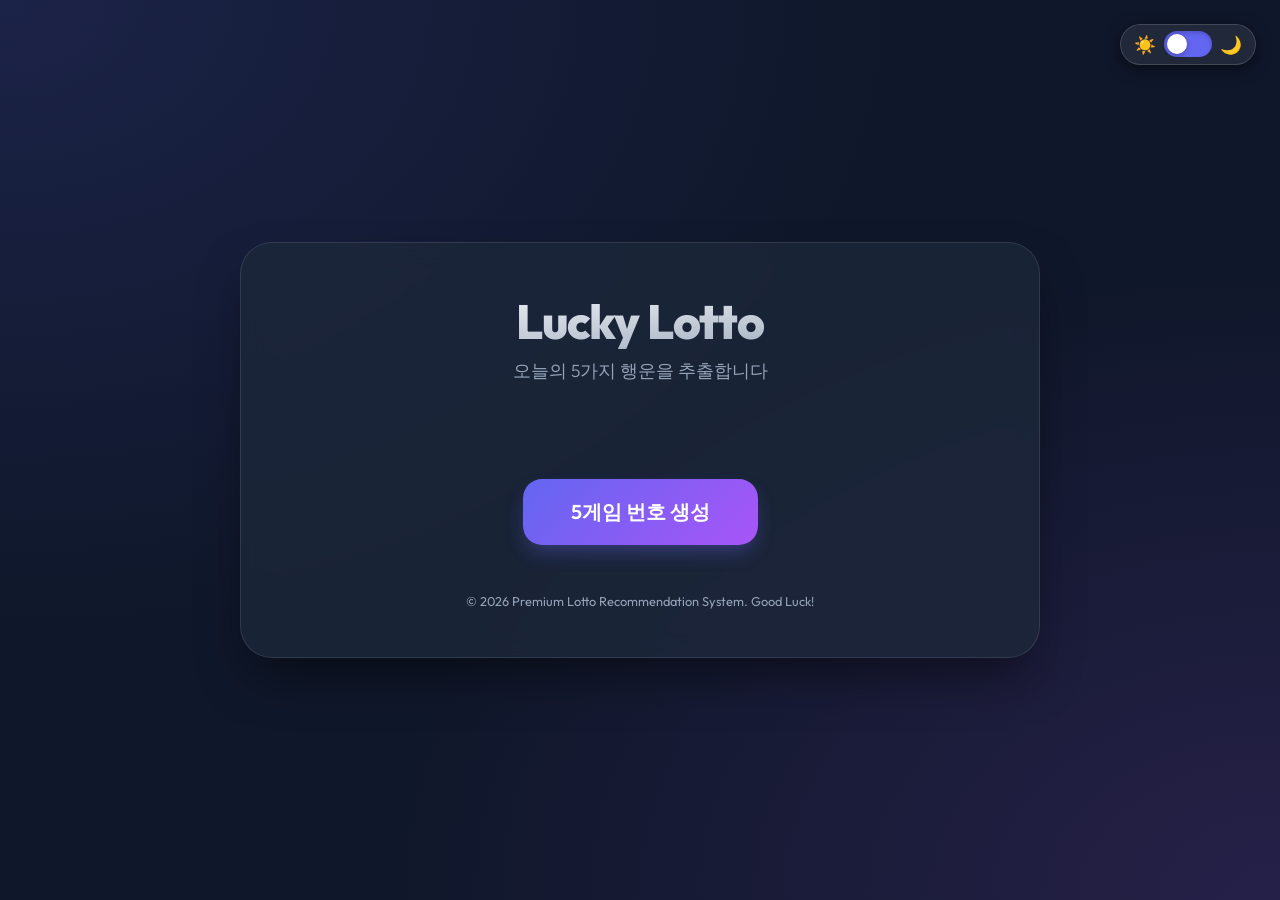
==== index.html @ 38b04667 "feat: 다크/라이트 모드 슬라이딩 토글 스위치 UI로 업그레이드" ====
<!DOCTYPE html>
<html lang="ko" data-theme="dark">

<head>
    <meta charset="UTF-8">
    <meta name="viewport" content="width=device-width, initial-scale=1.0">
    <meta name="description" content="버튼 하나로 로또 5게임을 한번에 추천받으세요. 다크/라이트 모드 지원.">
    <title>Lucky Lotto - 5게임 행운 번호 추천</title>
    <link rel="preconnect" href="https://fonts.googleapis.com">
    <link rel="preconnect" href="https://fonts.gstatic.com" crossorigin>
    <link href="https://fonts.googleapis.com/css2?family=Outfit:wght@300;400;600;800&display=swap" rel="stylesheet">
    <link rel="stylesheet" href="css/style.css">
</head>

<body>

    <!-- Dark / Light Mode Toggle Switch -->
    <div class="theme-switch-wrapper" title="테마 전환">
        <span class="switch-icon">☀️</span>
        <button class="theme-switch" id="themeToggle" role="switch" aria-label="테마 전환">
            <span class="switch-thumb"></span>
        </button>
        <span class="switch-icon">🌙</span>
    </div>

    <div class="container">
        <h1>Lucky Lotto</h1>
        <p class="subtitle">오늘의 5가지 행운을 추출합니다</p>

        <div class="lotto-display" id="lottoContainer">
            <!-- 5개의 게임 행이 JS로 렌더링됩니다 -->
        </div>

        <button class="generate-btn" id="generateBtn">5게임 번호 생성</button>

        <footer>
            &copy; 2026 Premium Lotto Recommendation System. Good Luck!
        </footer>
    </div>

    <script src="js/main.js"></script>
</body>

</html>
---- css/style.css ----
/* ===== DARK MODE (default) ===== */
:root,
[data-theme="dark"] {
    --bg-color: #0f172a;
    --bg-gradient-1: rgba(99, 102, 241, 0.15);
    --bg-gradient-2: rgba(168, 85, 247, 0.15);
    --card-bg: rgba(30, 41, 59, 0.75);
    --card-border: rgba(255, 255, 255, 0.1);
    --row-bg: rgba(255, 255, 255, 0.03);
    --row-border: rgba(255, 255, 255, 0.05);
    --primary-glow: #6366f1;
    --secondary-glow: #a855f7;
    --text-main: #f8fafc;
    --text-muted: #94a3b8;
    --toggle-bg: rgba(255, 255, 255, 0.08);
    --toggle-border: rgba(255, 255, 255, 0.15);
    --toggle-hover: rgba(255, 255, 255, 0.15);
    --shadow-color: rgba(0, 0, 0, 0.5);
    --h1-gradient: linear-gradient(to bottom right, #fff, #94a3b8);
}

/* ===== LIGHT MODE ===== */
[data-theme="light"] {
    --bg-color: #f0f4ff;
    --bg-gradient-1: rgba(99, 102, 241, 0.08);
    --bg-gradient-2: rgba(168, 85, 247, 0.08);
    --card-bg: rgba(255, 255, 255, 0.85);
    --card-border: rgba(0, 0, 0, 0.08);
    --row-bg: rgba(0, 0, 0, 0.03);
    --row-border: rgba(0, 0, 0, 0.06);
    --primary-glow: #6366f1;
    --secondary-glow: #a855f7;
    --text-main: #1e293b;
    --text-muted: #64748b;
    --toggle-bg: rgba(0, 0, 0, 0.06);
    --toggle-border: rgba(0, 0, 0, 0.12);
    --toggle-hover: rgba(0, 0, 0, 0.1);
    --shadow-color: rgba(99, 102, 241, 0.15);
    --h1-gradient: linear-gradient(to bottom right, #1e293b, #6366f1);
}

/* ===== RESET & BASE ===== */
* {
    margin: 0;
    padding: 0;
    box-sizing: border-box;
    font-family: 'Outfit', sans-serif;
}

body {
    background-color: var(--bg-color);
    background-image:
        radial-gradient(at 0% 0%, var(--bg-gradient-1) 0px, transparent 50%),
        radial-gradient(at 100% 100%, var(--bg-gradient-2) 0px, transparent 50%);
    min-height: 100vh;
    display: flex;
    justify-content: center;
    align-items: center;
    color: var(--text-main);
    padding: 2rem 0;
    transition: background-color 0.4s ease, color 0.4s ease;
}

/* ===== THEME SWITCH ===== */
.theme-switch-wrapper {
    position: fixed;
    top: 1.5rem;
    right: 1.5rem;
    display: flex;
    align-items: center;
    gap: 0.5rem;
    z-index: 999;
    background: var(--toggle-bg);
    backdrop-filter: blur(8px);
    border: 1.5px solid var(--toggle-border);
    border-radius: 2rem;
    padding: 0.4rem 0.8rem;
    box-shadow: 0 4px 15px var(--shadow-color);
    transition: all 0.3s ease;
}

.switch-icon {
    font-size: 1.1rem;
    line-height: 1;
    user-select: none;
}

.theme-switch {
    position: relative;
    width: 48px;
    height: 26px;
    border-radius: 13px;
    border: none;
    background: var(--primary-glow);
    cursor: pointer;
    transition: background 0.3s ease;
    flex-shrink: 0;
    box-shadow: inset 0 2px 4px rgba(0, 0, 0, 0.2);
}

[data-theme="light"] .theme-switch {
    background: #f59e0b;
}

.switch-thumb {
    position: absolute;
    top: 3px;
    left: 3px;
    width: 20px;
    height: 20px;
    border-radius: 50%;
    background: white;
    box-shadow: 0 2px 6px rgba(0, 0, 0, 0.25);
    transition: transform 0.3s cubic-bezier(0.34, 1.56, 0.64, 1);
}

/* 라이트 모드일 때 thumb을 오른쪽으로 이동 */
[data-theme="light"] .switch-thumb {
    transform: translateX(22px);
}



/* ===== CONTAINER ===== */
.container {
    width: 95%;
    max-width: 800px;
    padding: 3rem;
    background: var(--card-bg);
    backdrop-filter: blur(12px);
    -webkit-backdrop-filter: blur(12px);
    border: 1px solid var(--card-border);
    border-radius: 2rem;
    text-align: center;
    box-shadow: 0 25px 50px -12px var(--shadow-color);
    animation: fadeIn 0.8s ease-out;
    transition: background 0.4s ease, border-color 0.4s ease, box-shadow 0.4s ease;
}

@keyframes fadeIn {
    from {
        opacity: 0;
        transform: translateY(20px);
    }

    to {
        opacity: 1;
        transform: translateY(0);
    }
}

/* ===== HEADING ===== */
h1 {
    font-size: 3rem;
    font-weight: 800;
    margin-bottom: 0.5rem;
    background: var(--h1-gradient);
    -webkit-background-clip: text;
    -webkit-text-fill-color: transparent;
    letter-spacing: -0.025em;
    transition: background 0.4s ease;
}

p.subtitle {
    color: var(--text-muted);
    margin-bottom: 3rem;
    font-size: 1.1rem;
    font-weight: 300;
    transition: color 0.4s ease;
}

/* ===== LOTTO GRID ===== */
.lotto-display {
    display: flex;
    flex-direction: column;
    gap: 1.2rem;
    margin-bottom: 3rem;
}

.game-row {
    display: flex;
    justify-content: center;
    align-items: center;
    gap: 0.8rem;
    padding: 1rem;
    background: var(--row-bg);
    border-radius: 1.5rem;
    border: 1px solid var(--row-border);
    animation: slideIn 0.5s ease-out forwards;
    opacity: 0;
    transition: background 0.4s ease, border-color 0.4s ease;
    position: relative;
}

/* ===== COPY BUTTON ===== */
.copy-btn {
    margin-left: auto;
    width: 34px;
    height: 34px;
    border-radius: 50%;
    border: 1.5px solid var(--toggle-border);
    background: var(--toggle-bg);
    color: var(--text-muted);
    font-size: 0.95rem;
    cursor: pointer;
    display: flex;
    align-items: center;
    justify-content: center;
    transition: all 0.25s ease;
    flex-shrink: 0;
}

.copy-btn:hover {
    background: var(--toggle-hover);
    color: var(--primary-glow);
    transform: scale(1.15);
}

.copy-btn.copied {
    background: #10b981;
    border-color: #10b981;
    color: white;
}

/* ===== COPY TOAST ===== */
.copy-toast {
    position: fixed;
    bottom: 2rem;
    left: 50%;
    transform: translateX(-50%) translateY(20px);
    background: #10b981;
    color: white;
    padding: 0.7rem 1.5rem;
    border-radius: 2rem;
    font-size: 0.9rem;
    font-weight: 600;
    opacity: 0;
    transition: all 0.3s ease;
    z-index: 9999;
    pointer-events: none;
    box-shadow: 0 8px 20px rgba(16, 185, 129, 0.4);
}

.copy-toast.show {
    opacity: 1;
    transform: translateX(-50%) translateY(0);
}

.game-label {
    font-size: 0.8rem;
    font-weight: 700;
    color: var(--secondary-glow);
    width: 70px;
    text-align: left;
    text-transform: uppercase;
    letter-spacing: 1px;
    opacity: 0.8;
}

@keyframes slideIn {
    from {
        opacity: 0;
        transform: translateX(-20px);
    }

    to {
        opacity: 1;
        transform: translateX(0);
    }
}

/* ===== BALLS ===== */
.ball {
    width: 54px;
    height: 54px;
    border-radius: 50%;
    display: flex;
    justify-content: center;
    align-items: center;
    font-size: 1.3rem;
    font-weight: 700;
    color: white;
    text-shadow: 0 2px 4px rgba(0, 0, 0, 0.2);
    box-shadow: 0 10px 15px -3px rgba(0, 0, 0, 0.2), inset 0 -4px 6px rgba(0, 0, 0, 0.2);
    transform: scale(0);
    transition: transform 0.4s cubic-bezier(0.175, 0.885, 0.32, 1.275);
}

.ball.show {
    transform: scale(1);
}

/* Ball Color Classes (standard lotto colors) */
.color-1 {
    background: linear-gradient(135deg, #fbbf24, #d97706);
}

/* 1~10  : Yellow */
.color-2 {
    background: linear-gradient(135deg, #3b82f6, #2563eb);
}

/* 11~20 : Blue   */
.color-3 {
    background: linear-gradient(135deg, #ef4444, #dc2626);
}

/* 21~30 : Red    */
.color-4 {
    background: linear-gradient(135deg, #64748b, #475569);
}

/* 31~40 : Gray   */
.color-5 {
    background: linear-gradient(135deg, #10b981, #059669);
}

/* 41~45 : Green  */

/* ===== GENERATE BUTTON ===== */
.generate-btn {
    background: linear-gradient(135deg, var(--primary-glow), var(--secondary-glow));
    color: white;
    border: none;
    padding: 1.2rem 3rem;
    font-size: 1.25rem;
    font-weight: 600;
    border-radius: 1.2rem;
    cursor: pointer;
    transition: all 0.3s ease;
    box-shadow: 0 10px 20px -5px rgba(99, 102, 241, 0.4);
    position: relative;
    overflow: hidden;
}

.generate-btn::after {
    content: '';
    position: absolute;
    top: 0;
    left: -100%;
    width: 100%;
    height: 100%;
    background: linear-gradient(120deg, transparent, rgba(255, 255, 255, 0.2), transparent);
    transition: 0.5s;
}

.generate-btn:hover::after {
    left: 100%;
}

.generate-btn:hover {
    transform: translateY(-3px);
    box-shadow: 0 20px 30px -10px rgba(99, 102, 241, 0.5);
    filter: brightness(1.1);
}

.generate-btn:disabled {
    opacity: 0.6;
    cursor: not-allowed;
    transform: none;
}

/* ===== FOOTER ===== */
footer {
    margin-top: 3rem;
    font-size: 0.8rem;
    color: var(--text-muted);
    transition: color 0.4s ease;
}

/* ===== RESPONSIVE ===== */
@media (max-width: 600px) {
    .container {
        padding: 2rem 1rem;
    }

    h1 {
        font-size: 2.2rem;
    }

    .ball {
        width: 42px;
        height: 42px;
        font-size: 1rem;
    }

    .game-row {
        gap: 0.4rem;
        padding: 0.8rem;
    }

    .game-label {
        width: 50px;
        font-size: 0.6rem;
    }

    .theme-switch-wrapper {
        top: 1rem;
        right: 1rem;
        padding: 0.3rem 0.6rem;
        gap: 0.3rem;
    }

    .switch-icon {
        font-size: 0.9rem;
    }

    .theme-switch {
        width: 40px;
        height: 22px;
    }

    .switch-thumb {
        width: 16px;
        height: 16px;
    }

    [data-theme="light"] .switch-thumb {
        transform: translateX(18px);
    }
}
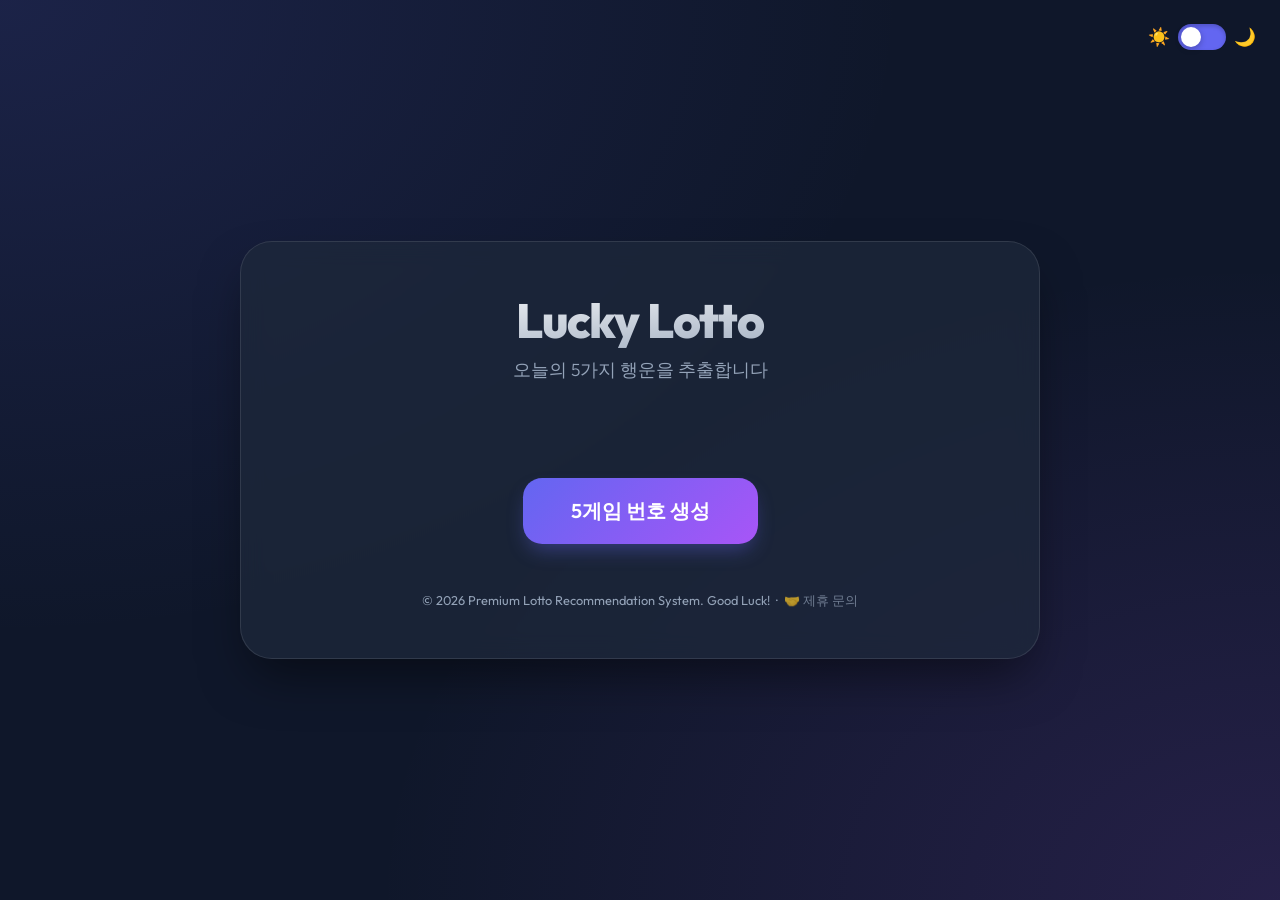
==== commit ddfded20: "feat: Formspree 제휴문의 폼 페이지 추가 (contact.html)" ====
--- a/index.html
+++ b/index.html
@@ -35,6 +35,9 @@
 
         <footer>
             &copy; 2026 Premium Lotto Recommendation System. Good Luck!
+            &nbsp;·&nbsp;
+            <a href="contact.html" style="color:inherit;text-decoration:none;opacity:0.7;transition:opacity 0.2s;"
+                onmouseover="this.style.opacity='1'" onmouseout="this.style.opacity='0.7'">🤝 제휴 문의</a>
         </footer>
     </div>
 
--- a/css/style.css
+++ b/css/style.css
@@ -70,13 +70,6 @@
     align-items: center;
     gap: 0.5rem;
     z-index: 999;
-    background: var(--toggle-bg);
-    backdrop-filter: blur(8px);
-    border: 1.5px solid var(--toggle-border);
-    border-radius: 2rem;
-    padding: 0.4rem 0.8rem;
-    box-shadow: 0 4px 15px var(--shadow-color);
-    transition: all 0.3s ease;
 }
 
 .switch-icon {
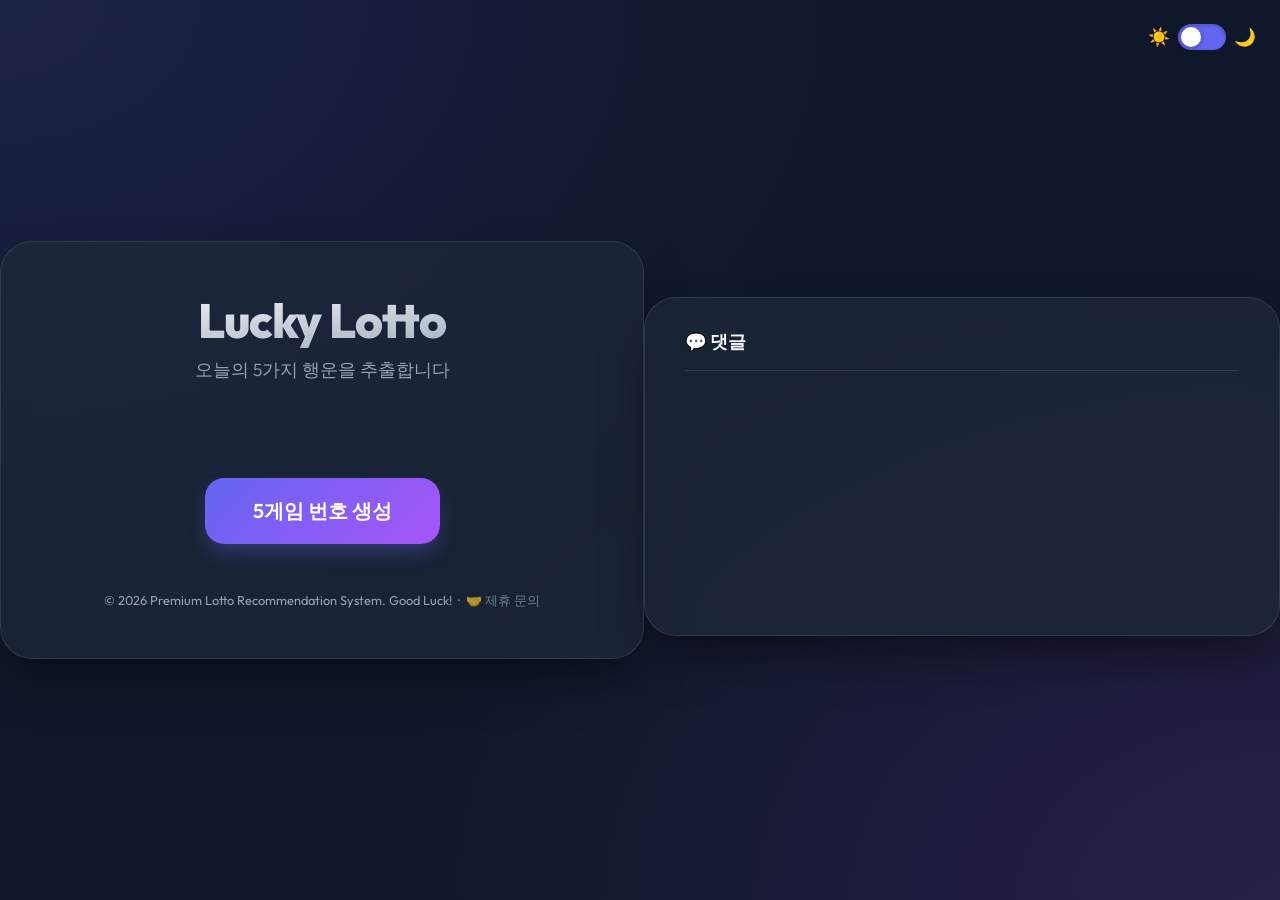
==== commit f1f214dd: "feat: Disqus 댓글 기능 추가 (navi-1-1) + 다크/라이트 테마 연동" ====
--- a/index.html
+++ b/index.html
@@ -41,7 +41,64 @@
         </footer>
     </div>
 
+    <!-- ===== DISQUS COMMENTS ===== -->
+    <div class="disqus-wrapper" id="disqusWrapper">
+        <div class="disqus-header">
+            <span class="disqus-title">💬 댓글</span>
+        </div>
+        <div id="disqus_thread"></div>
+    </div>
+
     <script src="js/main.js"></script>
+
+    <!-- Disqus Embed -->
+    <script>
+        var disqus_config = function () {
+            this.page.url = 'https://lucky-lotto-8dt.pages.dev/';
+            this.page.identifier = 'lucky-lotto-main';
+        };
+        (function () {
+            var d = document, s = d.createElement('script');
+            s.src = 'https://navi-1-1.disqus.com/embed.js';
+            s.setAttribute('data-timestamp', +new Date());
+            (d.head || d.body).appendChild(s);
+        })();
+
+        // Sync Disqus color scheme with page theme
+        function syncDisqusTheme() {
+            var theme = document.documentElement.getAttribute('data-theme');
+            var iframe = document.querySelector('#disqus_thread iframe');
+            if (iframe) {
+                var url = new URL(iframe.src);
+                url.searchParams.set('color_scheme', theme === 'light' ? 'light' : 'dark');
+                iframe.src = url.toString();
+            }
+        }
+
+        // Watch for theme changes and reload Disqus with correct theme
+        var observer = new MutationObserver(function (mutations) {
+            mutations.forEach(function (m) {
+                if (m.attributeName === 'data-theme') {
+                    if (window.DISQUS) {
+                        var theme = document.documentElement.getAttribute('data-theme');
+                        window.DISQUS.reset({
+                            reload: true,
+                            config: function () {
+                                this.page.url = 'https://lucky-lotto-8dt.pages.dev/';
+                                this.page.identifier = 'lucky-lotto-main';
+                                this.language = 'ko';
+                            }
+                        });
+                    }
+                }
+            });
+        });
+        observer.observe(document.documentElement, { attributes: true });
+    </script>
+    <noscript>댓글을 보려면 JavaScript를 활성화해주세요.</noscript>
+
+    <!-- Disqus Comment Count -->
+    <script id="dsq-count-scr" src="//navi-1-1.disqus.com/count.js" async></script>
 </body>
 
 </html>
--- a/css/style.css
+++ b/css/style.css
@@ -411,4 +411,48 @@
     [data-theme="light"] .switch-thumb {
         transform: translateX(18px);
     }
+}
+
+/* ===== DISQUS COMMENTS ===== */
+.disqus-wrapper {
+    width: 95%;
+    max-width: 800px;
+    margin: 2rem auto 0;
+    padding: 2rem 2.5rem 2.5rem;
+    background: var(--card-bg);
+    backdrop-filter: blur(12px);
+    -webkit-backdrop-filter: blur(12px);
+    border: 1px solid var(--card-border);
+    border-radius: 2rem;
+    box-shadow: 0 25px 50px -12px var(--shadow-color);
+    animation: fadeIn 0.8s ease-out 0.2s both;
+    transition: background 0.4s ease, border-color 0.4s ease, box-shadow 0.4s ease;
+}
+
+.disqus-header {
+    display: flex;
+    align-items: center;
+    gap: 0.5rem;
+    margin-bottom: 1.5rem;
+    padding-bottom: 1rem;
+    border-bottom: 1px solid var(--card-border);
+}
+
+.disqus-title {
+    font-size: 1.1rem;
+    font-weight: 700;
+    color: var(--text-main);
+    letter-spacing: -0.01em;
+}
+
+#disqus_thread {
+    min-height: 200px;
+}
+
+@media (max-width: 600px) {
+    .disqus-wrapper {
+        padding: 1.5rem 1rem;
+        border-radius: 1.5rem;
+        margin-top: 1.5rem;
+    }
 }
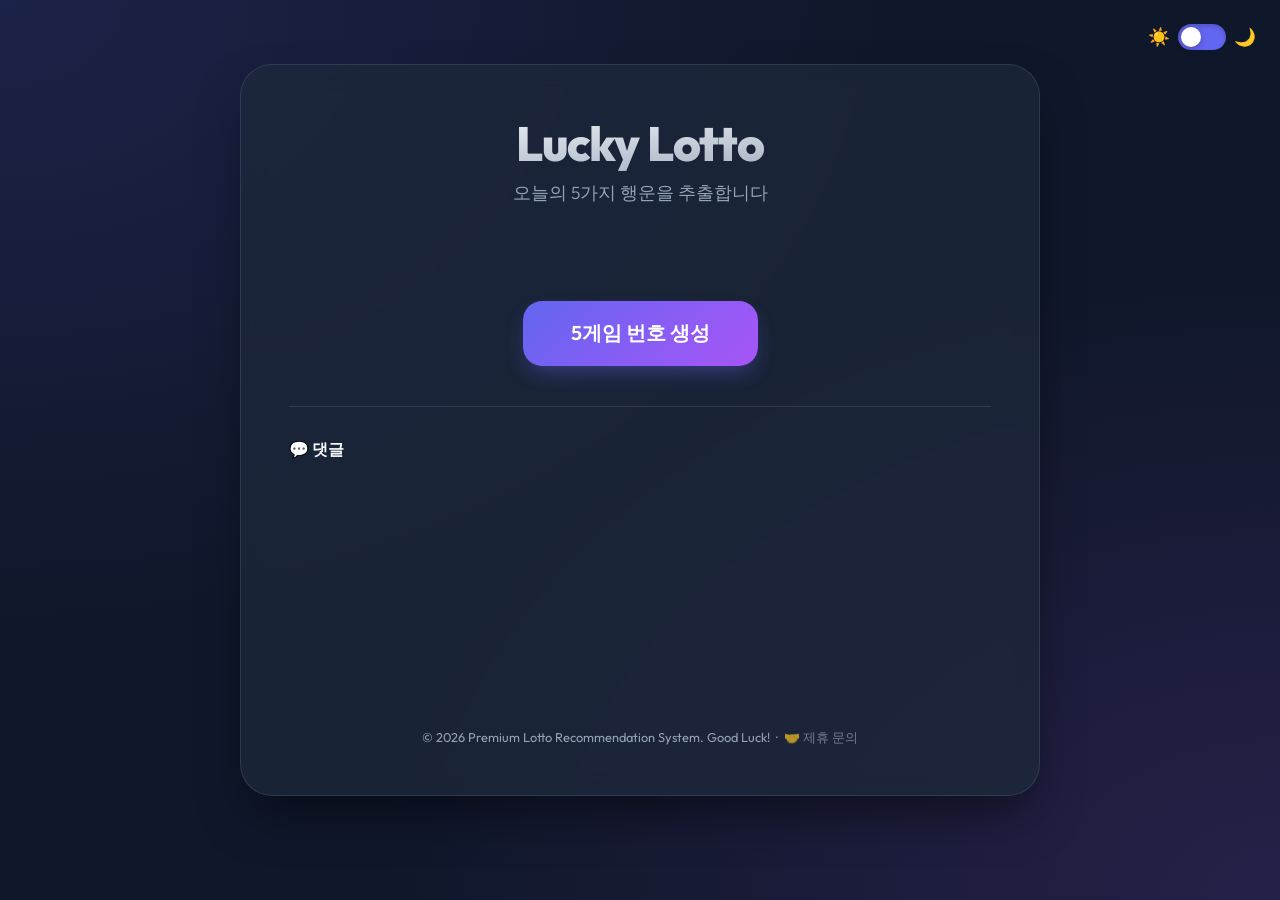
==== commit f3f06dd1: "fix: Disqus 댓글 위치 수정 - container 내부 버튼 하단으로 이동" ====
--- a/index.html
+++ b/index.html
@@ -33,20 +33,20 @@
 
         <button class="generate-btn" id="generateBtn">5게임 번호 생성</button>
 
+        <!-- ===== DISQUS COMMENTS ===== -->
+        <div class="disqus-wrapper" id="disqusWrapper">
+            <div class="disqus-header">
+                <span class="disqus-title">💬 댓글</span>
+            </div>
+            <div id="disqus_thread"></div>
+        </div>
+
         <footer>
             &copy; 2026 Premium Lotto Recommendation System. Good Luck!
             &nbsp;·&nbsp;
             <a href="contact.html" style="color:inherit;text-decoration:none;opacity:0.7;transition:opacity 0.2s;"
                 onmouseover="this.style.opacity='1'" onmouseout="this.style.opacity='0.7'">🤝 제휴 문의</a>
         </footer>
-    </div>
-
-    <!-- ===== DISQUS COMMENTS ===== -->
-    <div class="disqus-wrapper" id="disqusWrapper">
-        <div class="disqus-header">
-            <span class="disqus-title">💬 댓글</span>
-        </div>
-        <div id="disqus_thread"></div>
     </div>
 
     <script src="js/main.js"></script>
--- a/css/style.css
+++ b/css/style.css
@@ -54,12 +54,14 @@
         radial-gradient(at 100% 100%, var(--bg-gradient-2) 0px, transparent 50%);
     min-height: 100vh;
     display: flex;
-    justify-content: center;
+    flex-direction: column;
+    justify-content: flex-start;
     align-items: center;
     color: var(--text-main);
-    padding: 2rem 0;
+    padding: 4rem 1rem 4rem;
     transition: background-color 0.4s ease, color 0.4s ease;
 }
+
 
 /* ===== THEME SWITCH ===== */
 .theme-switch-wrapper {
@@ -415,31 +417,23 @@
 
 /* ===== DISQUS COMMENTS ===== */
 .disqus-wrapper {
-    width: 95%;
-    max-width: 800px;
-    margin: 2rem auto 0;
-    padding: 2rem 2.5rem 2.5rem;
-    background: var(--card-bg);
-    backdrop-filter: blur(12px);
-    -webkit-backdrop-filter: blur(12px);
-    border: 1px solid var(--card-border);
-    border-radius: 2rem;
-    box-shadow: 0 25px 50px -12px var(--shadow-color);
-    animation: fadeIn 0.8s ease-out 0.2s both;
-    transition: background 0.4s ease, border-color 0.4s ease, box-shadow 0.4s ease;
+    width: 100%;
+    margin-top: 2.5rem;
+    padding-top: 2rem;
+    border-top: 1px solid var(--card-border);
+    text-align: left;
+    transition: border-color 0.4s ease;
 }
 
 .disqus-header {
     display: flex;
     align-items: center;
     gap: 0.5rem;
-    margin-bottom: 1.5rem;
-    padding-bottom: 1rem;
-    border-bottom: 1px solid var(--card-border);
+    margin-bottom: 1.2rem;
 }
 
 .disqus-title {
-    font-size: 1.1rem;
+    font-size: 1rem;
     font-weight: 700;
     color: var(--text-main);
     letter-spacing: -0.01em;
@@ -451,8 +445,7 @@
 
 @media (max-width: 600px) {
     .disqus-wrapper {
-        padding: 1.5rem 1rem;
-        border-radius: 1.5rem;
-        margin-top: 1.5rem;
+        margin-top: 2rem;
+        padding-top: 1.5rem;
     }
 }
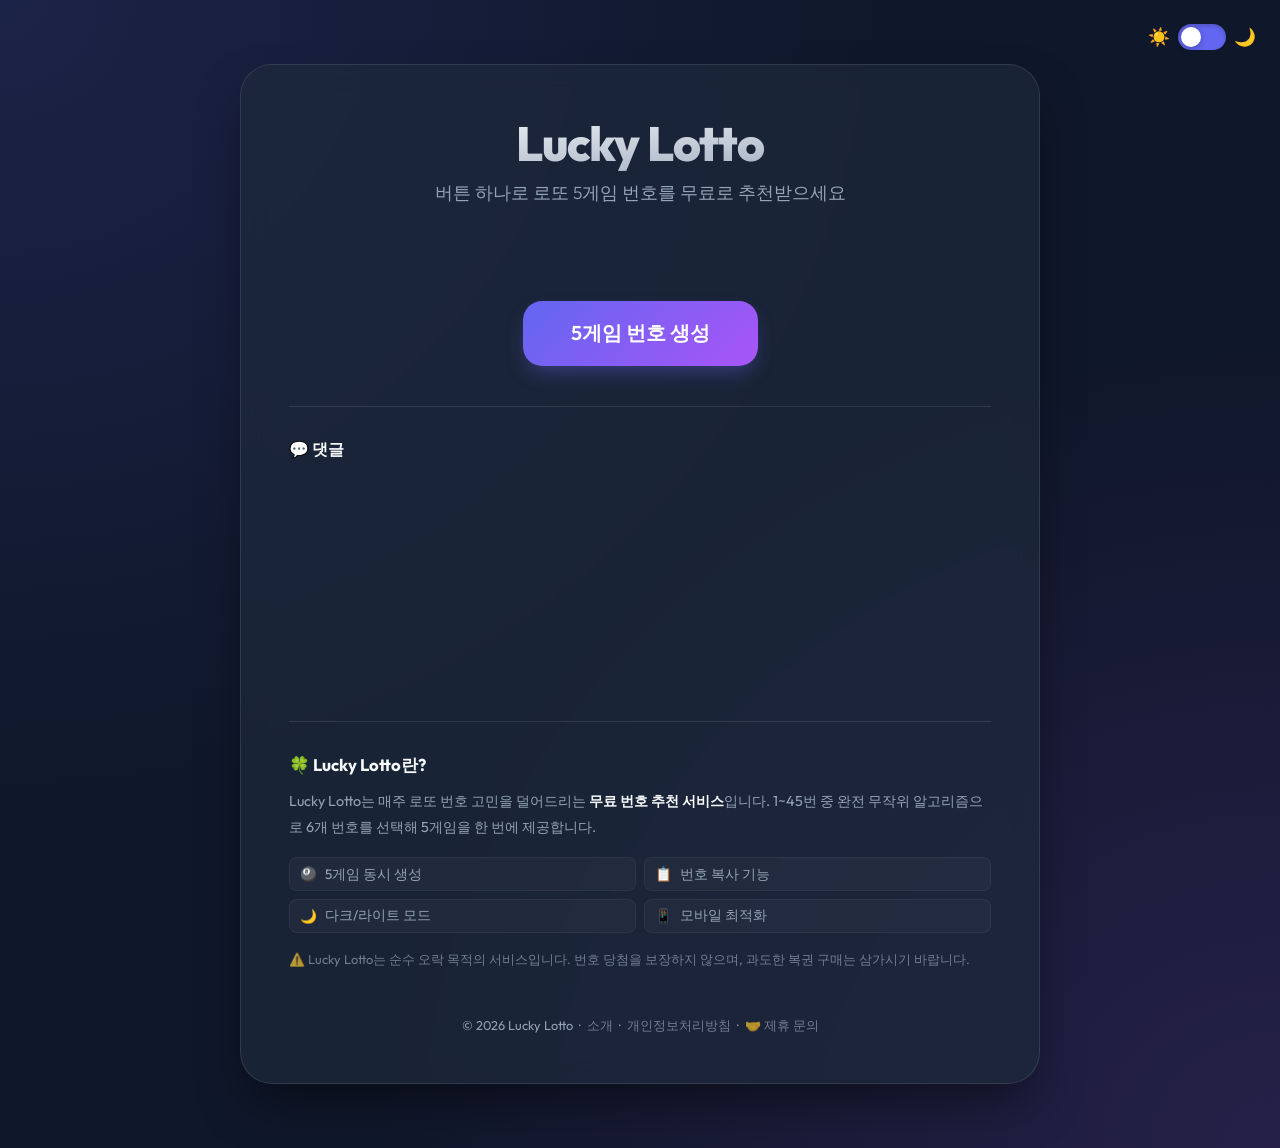
==== commit a1f8de6a: "feat: 애드센스 승인 최적화 - about/privacy 페이지 추가, 콘텐츠 강화, footer 네비게이션 보완" ====
--- a/index.html
+++ b/index.html
@@ -5,11 +5,14 @@
     <meta charset="UTF-8">
     <meta name="viewport" content="width=device-width, initial-scale=1.0">
     <meta name="description" content="버튼 하나로 로또 5게임을 한번에 추천받으세요. 다크/라이트 모드 지원.">
+    <meta name="google-adsense-account" content="ca-pub-8852522908202634">
     <title>Lucky Lotto - 5게임 행운 번호 추천</title>
     <link rel="preconnect" href="https://fonts.googleapis.com">
     <link rel="preconnect" href="https://fonts.gstatic.com" crossorigin>
     <link href="https://fonts.googleapis.com/css2?family=Outfit:wght@300;400;600;800&display=swap" rel="stylesheet">
     <link rel="stylesheet" href="css/style.css">
+    <script async src="https://pagead2.googlesyndication.com/pagead/js/adsbygoogle.js?client=ca-pub-8852522908202634"
+        crossorigin="anonymous"></script>
 </head>
 
 <body>
@@ -25,7 +28,7 @@
 
     <div class="container">
         <h1>Lucky Lotto</h1>
-        <p class="subtitle">오늘의 5가지 행운을 추출합니다</p>
+        <p class="subtitle">버튼 하나로 로또 5게임 번호를 무료로 추천받으세요</p>
 
         <div class="lotto-display" id="lottoContainer">
             <!-- 5개의 게임 행이 JS로 렌더링됩니다 -->
@@ -41,8 +44,27 @@
             <div id="disqus_thread"></div>
         </div>
 
+        <!-- 서비스 설명 콘텐츠 -->
+        <div class="info-section">
+            <h2 class="info-title">🍀 Lucky Lotto란?</h2>
+            <p class="info-text">Lucky Lotto는 매주 로또 번호 고민을 덜어드리는 <strong>무료 번호 추천 서비스</strong>입니다. 1~45번 중 완전 무작위 알고리즘으로
+                6개 번호를 선택해 5게임을 한 번에 제공합니다.</p>
+            <div class="info-grid">
+                <div class="info-item">🎱 <span>5게임 동시 생성</span></div>
+                <div class="info-item">📋 <span>번호 복사 기능</span></div>
+                <div class="info-item">🌙 <span>다크/라이트 모드</span></div>
+                <div class="info-item">📱 <span>모바일 최적화</span></div>
+            </div>
+            <p class="info-disclaimer">⚠️ Lucky Lotto는 순수 오락 목적의 서비스입니다. 번호 당첨을 보장하지 않으며, 과도한 복권 구매는 삼가시기 바랍니다.</p>
+        </div>
+
         <footer>
-            &copy; 2026 Premium Lotto Recommendation System. Good Luck!
+            &copy; 2026 Lucky Lotto &nbsp;·&nbsp;
+            <a href="about.html" style="color:inherit;text-decoration:none;opacity:0.7;transition:opacity 0.2s;"
+                onmouseover="this.style.opacity='1'" onmouseout="this.style.opacity='0.7'">소개</a>
+            &nbsp;·&nbsp;
+            <a href="privacy.html" style="color:inherit;text-decoration:none;opacity:0.7;transition:opacity 0.2s;"
+                onmouseover="this.style.opacity='1'" onmouseout="this.style.opacity='0.7'">개인정보처리방침</a>
             &nbsp;·&nbsp;
             <a href="contact.html" style="color:inherit;text-decoration:none;opacity:0.7;transition:opacity 0.2s;"
                 onmouseover="this.style.opacity='1'" onmouseout="this.style.opacity='0.7'">🤝 제휴 문의</a>
--- a/css/style.css
+++ b/css/style.css
@@ -448,4 +448,66 @@
         margin-top: 2rem;
         padding-top: 1.5rem;
     }
+}
+
+/* ===== INFO SECTION (메인 콘텐츠 설명) ===== */
+.info-section {
+    width: 100%;
+    margin-top: 2.5rem;
+    padding-top: 2rem;
+    border-top: 1px solid var(--card-border);
+    text-align: left;
+    transition: border-color 0.4s ease;
+}
+
+.info-title {
+    font-size: 1.05rem;
+    font-weight: 700;
+    color: var(--text-main);
+    margin-bottom: 0.8rem;
+}
+
+.info-text {
+    color: var(--text-muted);
+    font-size: 0.9rem;
+    line-height: 1.8;
+    margin-bottom: 1rem;
+}
+
+.info-text strong {
+    color: var(--text-main);
+    font-weight: 600;
+}
+
+.info-grid {
+    display: grid;
+    grid-template-columns: 1fr 1fr;
+    gap: 0.5rem;
+    margin-bottom: 1rem;
+}
+
+.info-item {
+    display: flex;
+    align-items: center;
+    gap: 0.5rem;
+    font-size: 0.85rem;
+    color: var(--text-muted);
+    padding: 0.4rem 0.6rem;
+    background: var(--row-bg);
+    border-radius: 0.5rem;
+    border: 1px solid var(--row-border);
+}
+
+.info-disclaimer {
+    font-size: 0.8rem;
+    color: var(--text-muted);
+    opacity: 0.7;
+    line-height: 1.6;
+    margin: 0;
+}
+
+@media (max-width: 600px) {
+    .info-grid {
+        grid-template-columns: 1fr;
+    }
 }
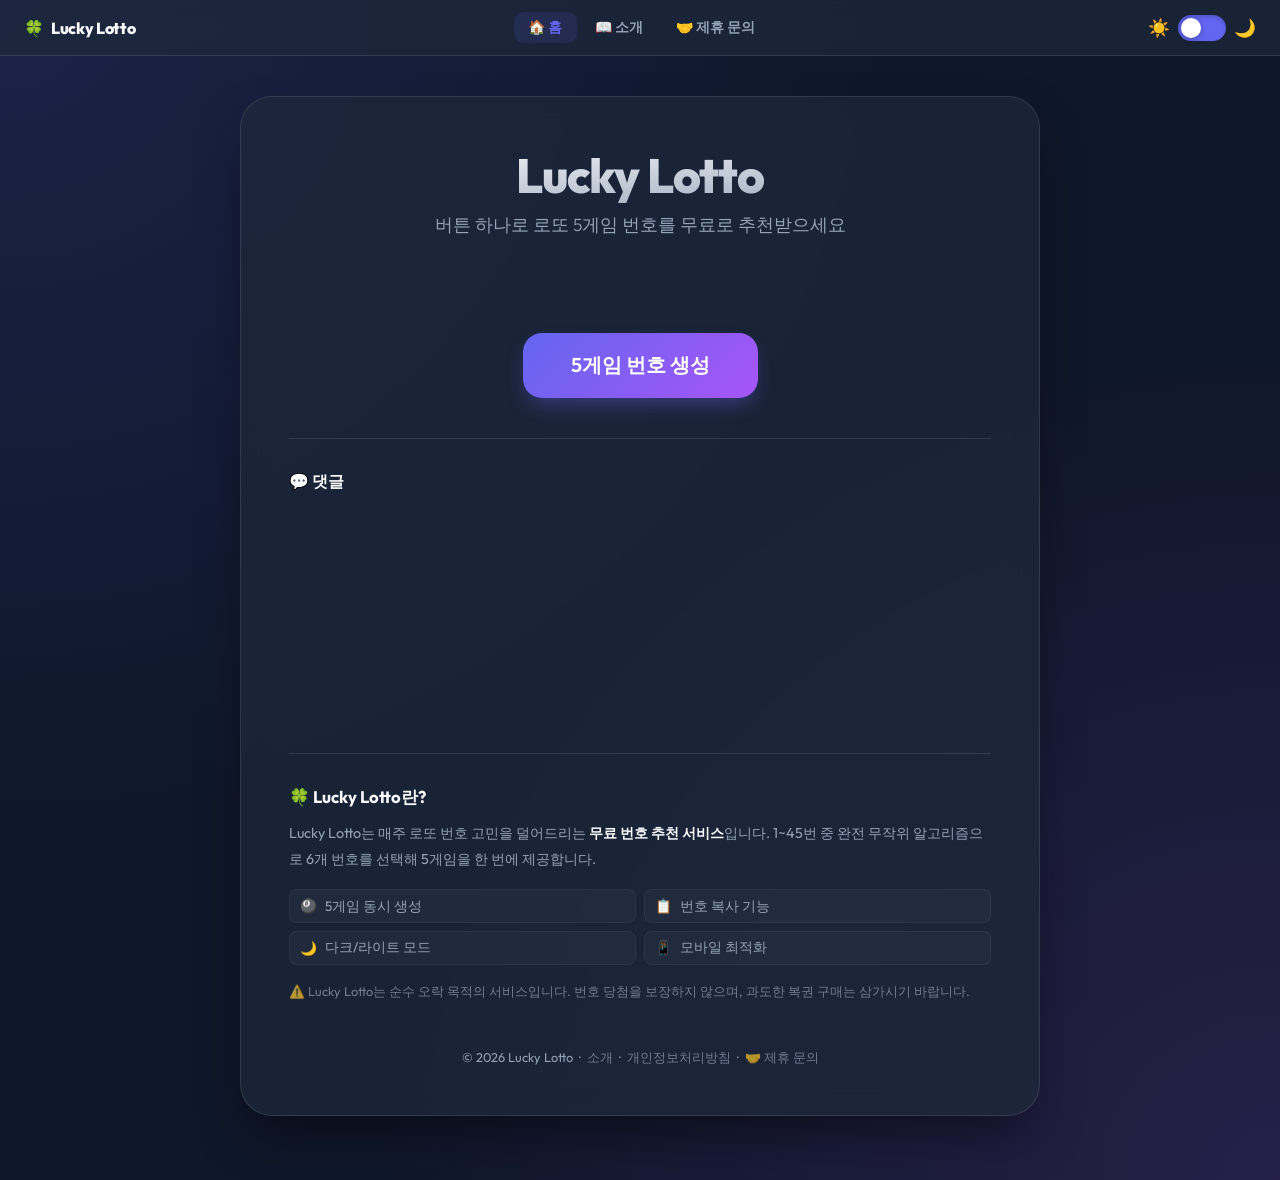
==== commit bac4c588: "feat: 상단 탭 네비게이션 추가 (홈/소개/제휴문의) - 전 페이지 공통 적용" ====
--- a/index.html
+++ b/index.html
@@ -17,14 +17,23 @@
 
 <body>
 
-    <!-- Dark / Light Mode Toggle Switch -->
-    <div class="theme-switch-wrapper" title="테마 전환">
-        <span class="switch-icon">☀️</span>
-        <button class="theme-switch" id="themeToggle" role="switch" aria-label="테마 전환">
-            <span class="switch-thumb"></span>
-        </button>
-        <span class="switch-icon">🌙</span>
-    </div>
+    <!-- ===== SITE NAV ===== -->
+    <nav class="site-nav">
+        <a href="index.html" class="nav-logo">🍀 <span>Lucky Lotto</span></a>
+        <div class="nav-tabs">
+            <a href="index.html" class="nav-tab active">🏠 홈</a>
+            <a href="about.html" class="nav-tab">📖 소개</a>
+            <a href="contact.html" class="nav-tab">🤝 제휴 문의</a>
+        </div>
+        <div class="nav-right">
+            <div class="theme-switch-wrapper" title="테마 전환">
+                <span class="switch-icon">☀️</span>
+                <button class="theme-switch" id="themeToggle" role="switch" aria-label="테마 전환"><span
+                        class="switch-thumb"></span></button>
+                <span class="switch-icon">🌙</span>
+            </div>
+        </div>
+    </nav>
 
     <div class="container">
         <h1>Lucky Lotto</h1>
--- a/css/style.css
+++ b/css/style.css
@@ -58,10 +58,102 @@
     justify-content: flex-start;
     align-items: center;
     color: var(--text-main);
-    padding: 4rem 1rem 4rem;
+    padding: 6rem 1rem 4rem;
     transition: background-color 0.4s ease, color 0.4s ease;
 }
 
+
+/* ===== SITE NAV ===== */
+.site-nav {
+    position: fixed;
+    top: 0;
+    left: 0;
+    right: 0;
+    z-index: 1000;
+    display: flex;
+    align-items: center;
+    justify-content: space-between;
+    padding: 0 1.5rem;
+    height: 56px;
+    background: var(--card-bg);
+    backdrop-filter: blur(16px);
+    -webkit-backdrop-filter: blur(16px);
+    border-bottom: 1px solid var(--card-border);
+    transition: background 0.4s ease, border-color 0.4s ease;
+}
+
+.nav-logo {
+    display: flex;
+    align-items: center;
+    gap: 0.45rem;
+    font-size: 1rem;
+    font-weight: 800;
+    color: var(--text-main);
+    text-decoration: none;
+    letter-spacing: -0.02em;
+    white-space: nowrap;
+    transition: opacity 0.2s;
+}
+
+.nav-logo:hover {
+    opacity: 0.75;
+}
+
+.nav-tabs {
+    display: flex;
+    align-items: center;
+    gap: 0.25rem;
+}
+
+.nav-tab {
+    display: inline-flex;
+    align-items: center;
+    padding: 0.4rem 0.9rem;
+    border-radius: 0.6rem;
+    font-size: 0.875rem;
+    font-weight: 600;
+    color: var(--text-muted);
+    text-decoration: none;
+    transition: color 0.2s, background 0.2s;
+    white-space: nowrap;
+}
+
+.nav-tab:hover {
+    color: var(--text-main);
+    background: var(--row-bg);
+}
+
+.nav-tab.active {
+    color: var(--primary-glow);
+    background: rgba(99, 102, 241, 0.12);
+}
+
+.nav-right {
+    display: flex;
+    align-items: center;
+}
+
+/* theme-switch-wrapper inside nav (not fixed anymore) */
+.site-nav .theme-switch-wrapper {
+    position: static;
+    top: auto;
+    right: auto;
+}
+
+@media (max-width: 520px) {
+    .site-nav {
+        padding: 0 1rem;
+    }
+
+    .nav-logo span {
+        display: none;
+    }
+
+    .nav-tab {
+        padding: 0.4rem 0.6rem;
+        font-size: 0.8rem;
+    }
+}
 
 /* ===== THEME SWITCH ===== */
 .theme-switch-wrapper {
